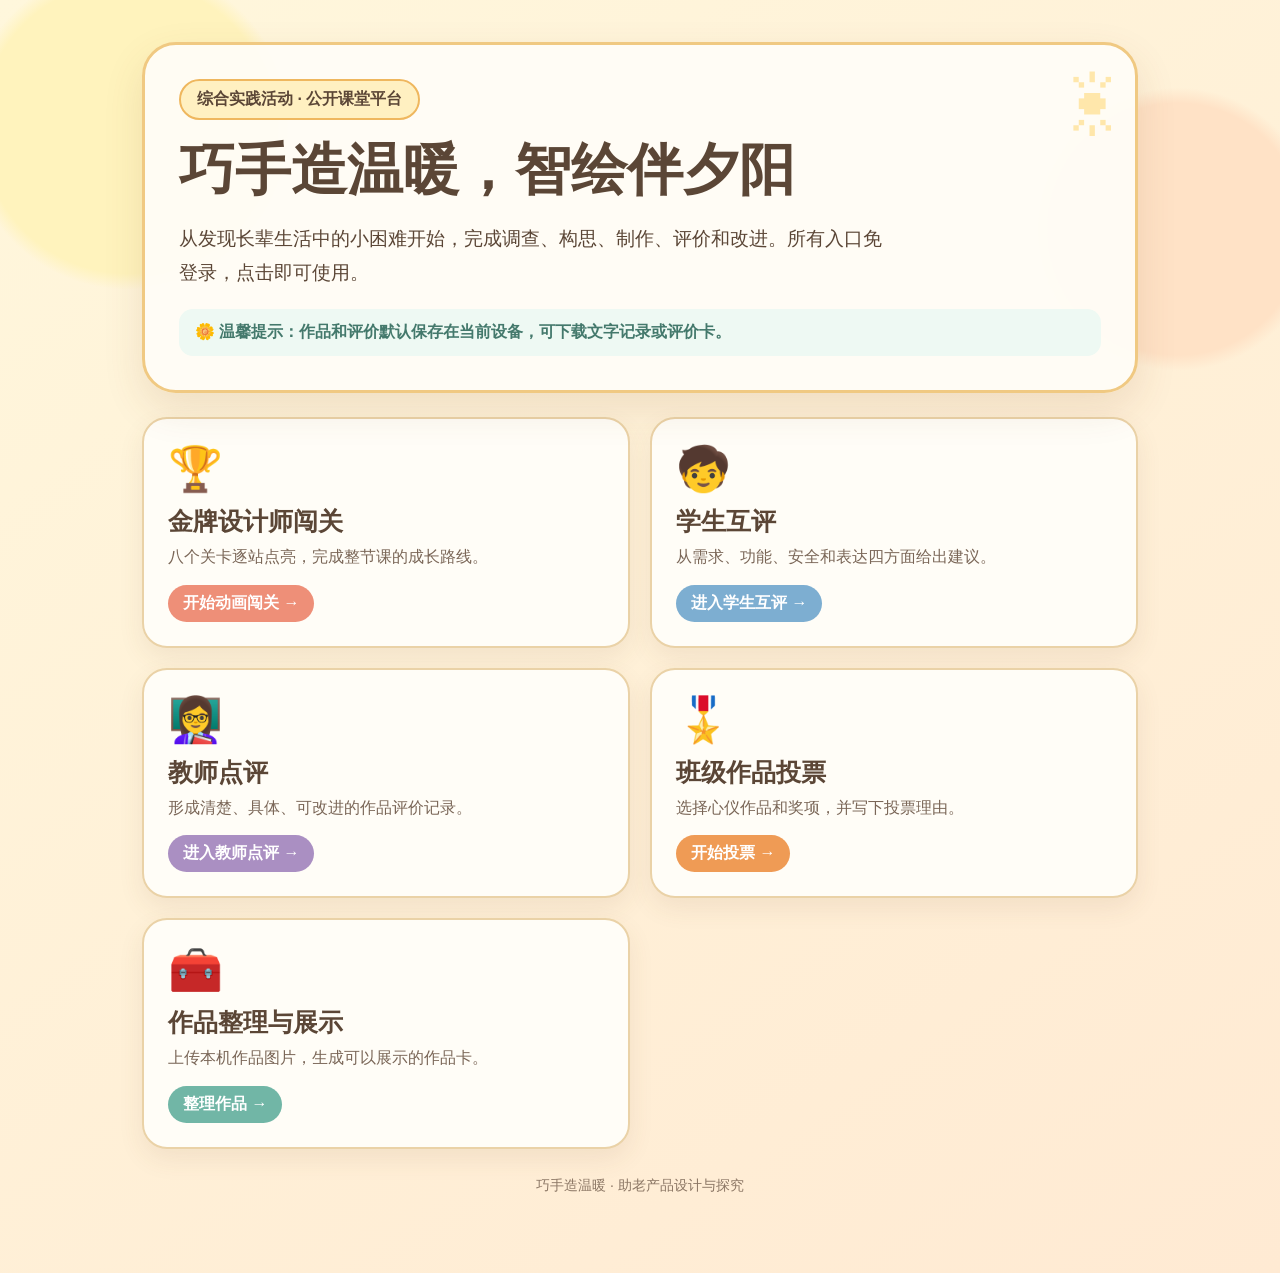
==== index.html @ 545c0b22 "Publish public classroom portal" ====
<!doctype html>
<html lang="zh-CN">
<head>
  <meta charset="utf-8">
  <meta name="viewport" content="width=device-width,initial-scale=1">
  <title>巧手造温暖｜助老产品设计课堂平台</title>
  <style>
    :root{--cream:#fff8e8;--paper:#fffdf7;--ink:#5b4636;--orange:#ef9b55;--yellow:#ffd978;--coral:#ee8f78;--teal:#71b6a6;--blue:#7daed1;--purple:#aa8fc2}
    *{box-sizing:border-box}body{margin:0;font-family:"Microsoft YaHei","PingFang SC",sans-serif;color:var(--ink);background:radial-gradient(circle at 10% 10%,#fff3bd 0 9%,transparent 10%),radial-gradient(circle at 92% 18%,#ffe2c6 0 8%,transparent 9%),linear-gradient(145deg,#fff7dc,#ffead3);min-height:100vh}
    .wrap{max-width:1040px;margin:auto;padding:42px 22px 64px}.hero{background:rgba(255,253,247,.94);border:3px solid #f0c982;border-radius:34px;padding:34px;box-shadow:0 16px 40px rgba(120,75,35,.12);position:relative;overflow:hidden}.hero:after{content:"☀";position:absolute;right:24px;top:12px;font-size:86px;color:#ffd66e;opacity:.55}.tag{display:inline-block;background:#fff0c1;border:2px solid #efb75e;border-radius:999px;padding:8px 16px;font-weight:700}.hero h1{font-size:clamp(32px,5vw,56px);margin:18px 0 10px;line-height:1.16}.hero p{font-size:19px;line-height:1.8;max-width:720px}.notice{margin-top:18px;padding:13px 16px;background:#eef9f3;border-radius:14px;color:#44796c;font-weight:700}
    .grid{display:grid;grid-template-columns:repeat(2,minmax(0,1fr));gap:20px;margin-top:24px}.card{display:block;text-decoration:none;color:inherit;background:var(--paper);border:2px solid #ead2a7;border-radius:25px;padding:24px;box-shadow:0 10px 26px rgba(110,75,42,.09);transition:.2s transform,.2s box-shadow}.card:hover{transform:translateY(-5px);box-shadow:0 16px 30px rgba(110,75,42,.15)}.icon{font-size:44px}.card h2{margin:10px 0 6px;font-size:25px}.card p{margin:0;line-height:1.65;color:#7a6657}.card b{display:inline-block;margin-top:14px;padding:8px 15px;border-radius:999px;color:#fff}.c1 b{background:var(--coral)}.c2 b{background:var(--blue)}.c3 b{background:var(--purple)}.c4 b{background:var(--orange)}.c5 b{background:var(--teal)}.foot{text-align:center;margin-top:28px;color:#8b7664;font-size:14px}@media(max-width:680px){.grid{grid-template-columns:1fr}.hero{padding:26px}.hero:after{font-size:58px}.hero p{font-size:17px}}
  </style>
</head>
<body><main class="wrap">
  <section class="hero"><span class="tag">综合实践活动 · 公开课堂平台</span><h1>巧手造温暖，智绘伴夕阳</h1><p>从发现长辈生活中的小困难开始，完成调查、构思、制作、评价和改进。所有入口免登录，点击即可使用。</p><div class="notice">🌼 温馨提示：作品和评价默认保存在当前设备，可下载文字记录或评价卡。</div></section>
  <section class="grid">
    <a class="card c1" href="challenge.html"><span class="icon">🏆</span><h2>金牌设计师闯关</h2><p>八个关卡逐站点亮，完成整节课的成长路线。</p><b>开始动画闯关 →</b></a>
    <a class="card c2" href="peer-review.html?role=student"><span class="icon">🧒</span><h2>学生互评</h2><p>从需求、功能、安全和表达四方面给出建议。</p><b>进入学生互评 →</b></a>
    <a class="card c3" href="peer-review.html?role=teacher"><span class="icon">👩‍🏫</span><h2>教师点评</h2><p>形成清楚、具体、可改进的作品评价记录。</p><b>进入教师点评 →</b></a>
    <a class="card c4" href="vote.html"><span class="icon">🎖️</span><h2>班级作品投票</h2><p>选择心仪作品和奖项，并写下投票理由。</p><b>开始投票 →</b></a>
    <a class="card c5" href="works.html"><span class="icon">🧰</span><h2>作品整理与展示</h2><p>上传本机作品图片，生成可以展示的作品卡。</p><b>整理作品 →</b></a>
  </section>
  <p class="foot">巧手造温暖 · 助老产品设计与探究</p>
</main></body></html>
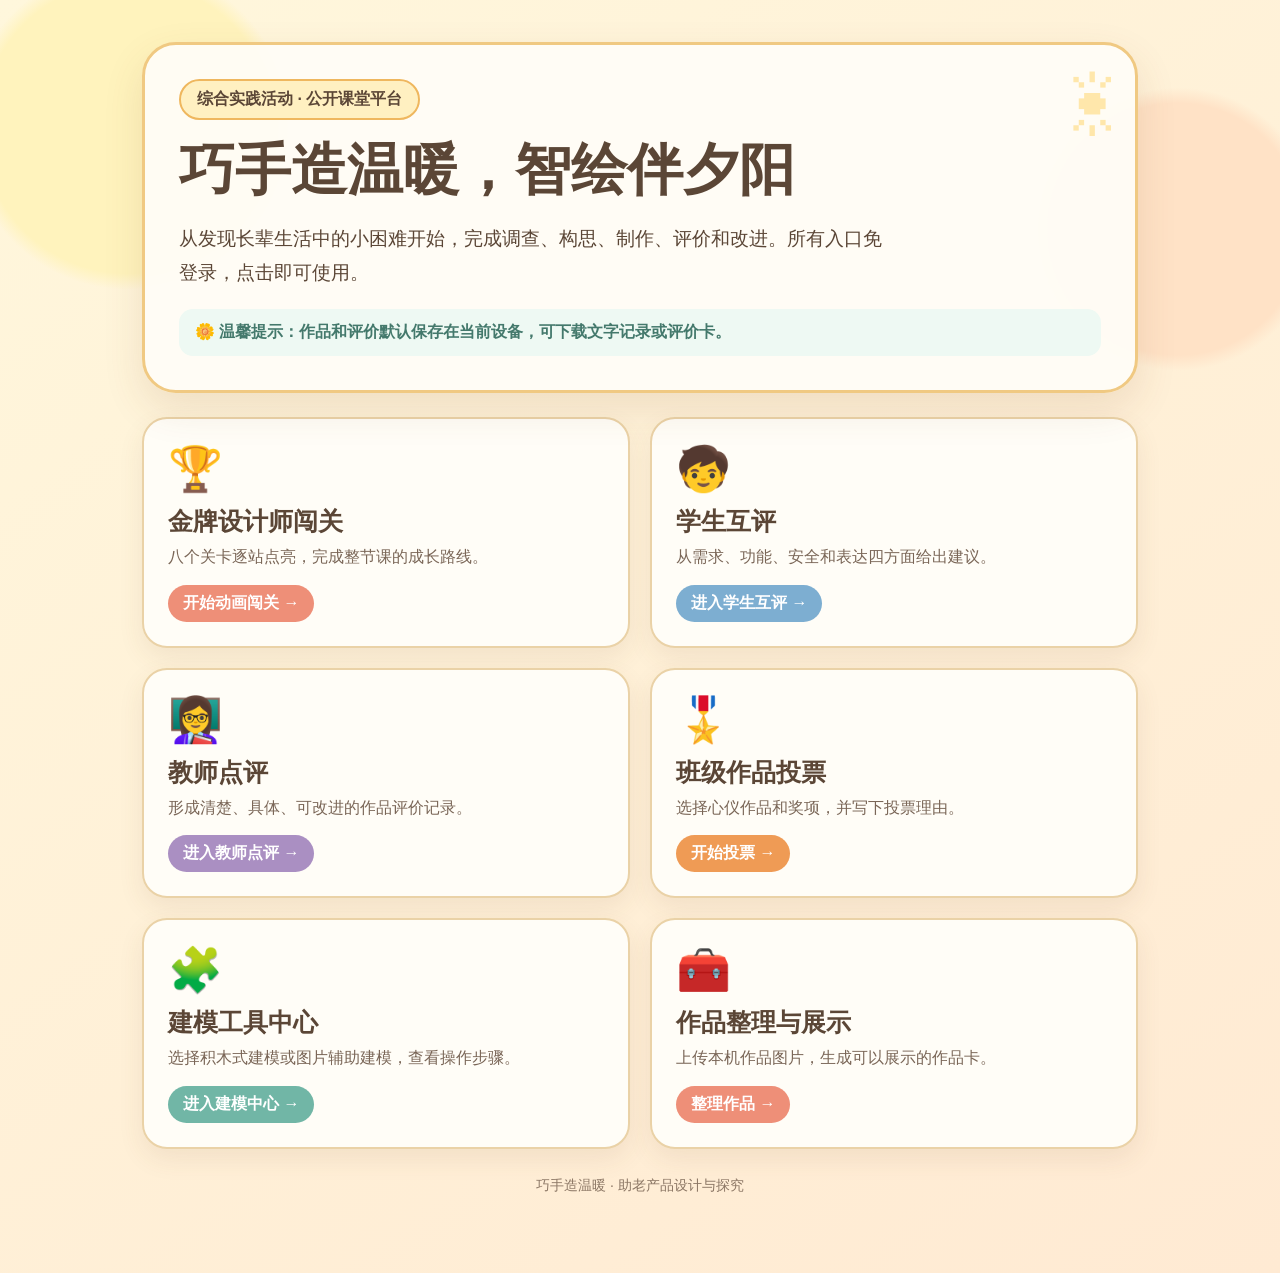
==== commit 9f16f561: "Add modeling center to public portal" ====
--- a/index.html
+++ b/index.html
@@ -18,7 +18,8 @@
     <a class="card c2" href="peer-review.html?role=student"><span class="icon">🧒</span><h2>学生互评</h2><p>从需求、功能、安全和表达四方面给出建议。</p><b>进入学生互评 →</b></a>
     <a class="card c3" href="peer-review.html?role=teacher"><span class="icon">👩‍🏫</span><h2>教师点评</h2><p>形成清楚、具体、可改进的作品评价记录。</p><b>进入教师点评 →</b></a>
     <a class="card c4" href="vote.html"><span class="icon">🎖️</span><h2>班级作品投票</h2><p>选择心仪作品和奖项，并写下投票理由。</p><b>开始投票 →</b></a>
-    <a class="card c5" href="works.html"><span class="icon">🧰</span><h2>作品整理与展示</h2><p>上传本机作品图片，生成可以展示的作品卡。</p><b>整理作品 →</b></a>
+    <a class="card c5" href="modeling.html"><span class="icon">🧩</span><h2>建模工具中心</h2><p>选择积木式建模或图片辅助建模，查看操作步骤。</p><b>进入建模中心 →</b></a>
+    <a class="card c1" href="works.html"><span class="icon">🧰</span><h2>作品整理与展示</h2><p>上传本机作品图片，生成可以展示的作品卡。</p><b>整理作品 →</b></a>
   </section>
   <p class="foot">巧手造温暖 · 助老产品设计与探究</p>
 </main></body></html>
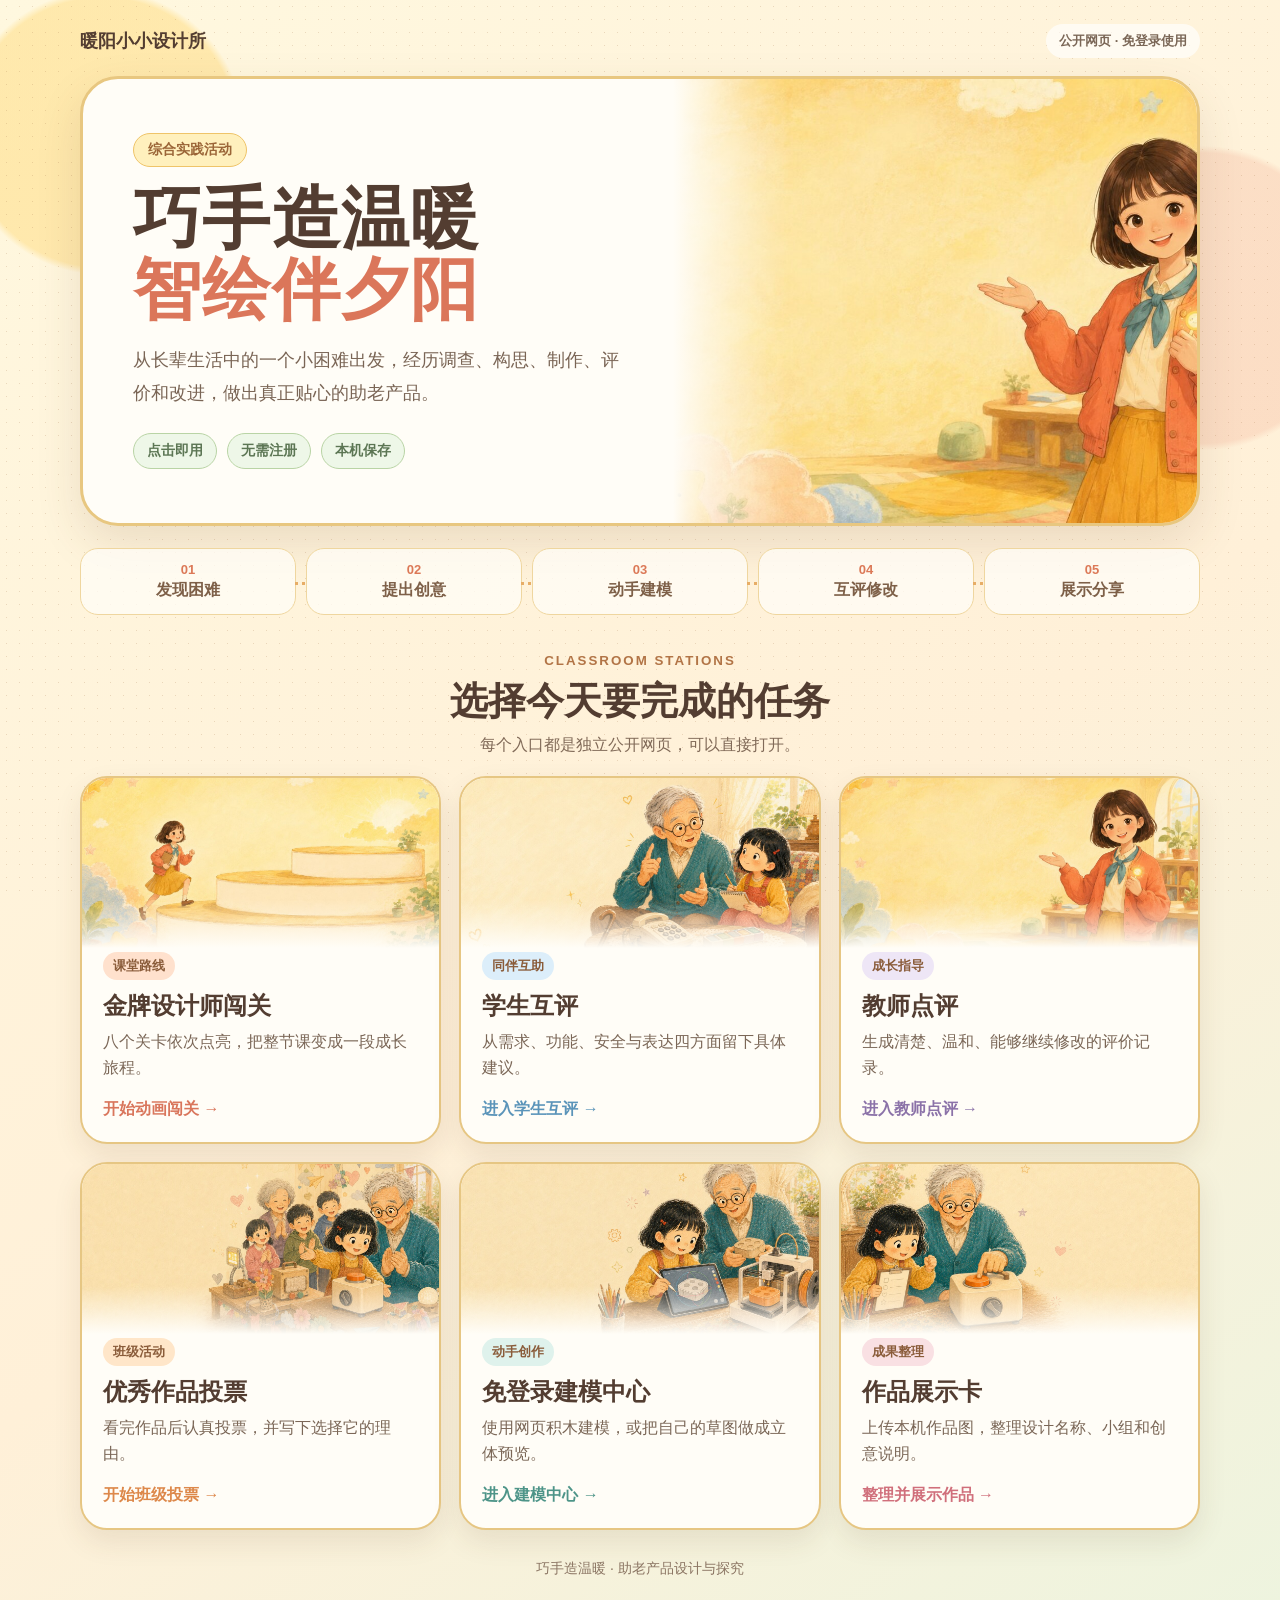
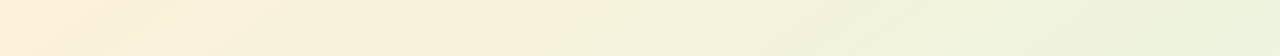
==== commit 2095f72e: "Redesign classroom site with warm storybook illustrations" ====
--- a/index.html
+++ b/index.html
@@ -1,25 +1,32 @@
 <!doctype html>
 <html lang="zh-CN">
 <head>
-  <meta charset="utf-8">
-  <meta name="viewport" content="width=device-width,initial-scale=1">
+  <meta charset="utf-8"><meta name="viewport" content="width=device-width,initial-scale=1">
   <title>巧手造温暖｜助老产品设计课堂平台</title>
+  <link rel="stylesheet" href="theme.css">
   <style>
-    :root{--cream:#fff8e8;--paper:#fffdf7;--ink:#5b4636;--orange:#ef9b55;--yellow:#ffd978;--coral:#ee8f78;--teal:#71b6a6;--blue:#7daed1;--purple:#aa8fc2}
-    *{box-sizing:border-box}body{margin:0;font-family:"Microsoft YaHei","PingFang SC",sans-serif;color:var(--ink);background:radial-gradient(circle at 10% 10%,#fff3bd 0 9%,transparent 10%),radial-gradient(circle at 92% 18%,#ffe2c6 0 8%,transparent 9%),linear-gradient(145deg,#fff7dc,#ffead3);min-height:100vh}
-    .wrap{max-width:1040px;margin:auto;padding:42px 22px 64px}.hero{background:rgba(255,253,247,.94);border:3px solid #f0c982;border-radius:34px;padding:34px;box-shadow:0 16px 40px rgba(120,75,35,.12);position:relative;overflow:hidden}.hero:after{content:"☀";position:absolute;right:24px;top:12px;font-size:86px;color:#ffd66e;opacity:.55}.tag{display:inline-block;background:#fff0c1;border:2px solid #efb75e;border-radius:999px;padding:8px 16px;font-weight:700}.hero h1{font-size:clamp(32px,5vw,56px);margin:18px 0 10px;line-height:1.16}.hero p{font-size:19px;line-height:1.8;max-width:720px}.notice{margin-top:18px;padding:13px 16px;background:#eef9f3;border-radius:14px;color:#44796c;font-weight:700}
-    .grid{display:grid;grid-template-columns:repeat(2,minmax(0,1fr));gap:20px;margin-top:24px}.card{display:block;text-decoration:none;color:inherit;background:var(--paper);border:2px solid #ead2a7;border-radius:25px;padding:24px;box-shadow:0 10px 26px rgba(110,75,42,.09);transition:.2s transform,.2s box-shadow}.card:hover{transform:translateY(-5px);box-shadow:0 16px 30px rgba(110,75,42,.15)}.icon{font-size:44px}.card h2{margin:10px 0 6px;font-size:25px}.card p{margin:0;line-height:1.65;color:#7a6657}.card b{display:inline-block;margin-top:14px;padding:8px 15px;border-radius:999px;color:#fff}.c1 b{background:var(--coral)}.c2 b{background:var(--blue)}.c3 b{background:var(--purple)}.c4 b{background:var(--orange)}.c5 b{background:var(--teal)}.foot{text-align:center;margin-top:28px;color:#8b7664;font-size:14px}@media(max-width:680px){.grid{grid-template-columns:1fr}.hero{padding:26px}.hero:after{font-size:58px}.hero p{font-size:17px}}
+    .brand{font-size:18px;font-weight:900}.status{font-size:13px;color:#6b8070}.hero{display:grid;grid-template-columns:1.06fr .94fr;min-height:450px;background:#fffdf7;border:3px solid #e8c780;border-radius:38px;overflow:hidden;box-shadow:var(--shadow)}
+    .hero-copy{padding:52px 50px;display:flex;flex-direction:column;justify-content:center}.hero h1{font-size:clamp(39px,6vw,68px);line-height:1.05;margin:16px 0 18px}.hero h1 em{display:block;color:#db765a;font-style:normal}.hero p{font-size:18px;line-height:1.85;color:#7a6555;margin:0}.hero-art{background:url('assets/hero-teacher.jpg') center/cover no-repeat;position:relative}.hero-art:before{content:"";position:absolute;inset:0;background:linear-gradient(90deg,#fffdf7 0,transparent 22%)}
+    .promise{display:flex;gap:10px;flex-wrap:wrap;margin-top:23px}.promise span{background:#eef7e8;border:1.5px solid #b9d4a5;border-radius:999px;padding:8px 13px;font-size:14px;font-weight:800;color:#5c7654}
+    .journey{display:grid;grid-template-columns:repeat(5,1fr);gap:10px;margin:22px 0 34px}.journey div{position:relative;text-align:center;background:rgba(255,253,247,.78);border:1.5px solid #efd69f;border-radius:18px;padding:13px 8px;color:#7e6048;font-weight:800}.journey b{display:block;color:#dc7957;font-size:13px;margin-bottom:3px}.journey div:not(:last-child):after{content:"";position:absolute;right:-10px;top:50%;width:10px;border-top:3px dotted #e7ad66}
+    .entry-grid{display:grid;grid-template-columns:repeat(3,1fr);gap:18px}.entry{display:flex;flex-direction:column;text-decoration:none;background:#fffdf7;border:2.5px solid #e6c683;border-radius:27px;overflow:hidden;box-shadow:0 12px 28px rgba(92,60,30,.10);transition:.2s}.entry:hover{transform:translateY(-6px);box-shadow:0 18px 38px rgba(92,60,30,.16)}.entry-photo{height:170px;background-size:cover;background-position:center;position:relative}.entry-photo:after{content:"";position:absolute;inset:auto 0 0;height:48px;background:linear-gradient(transparent,#fffdf7)}.entry-body{padding:4px 21px 22px;display:flex;flex-direction:column;flex:1}.entry small{display:inline-block;align-self:flex-start;background:var(--tag,#fff0bd);border-radius:999px;padding:5px 10px;font-weight:900;color:#8a5c3a}.entry h2{font-size:24px;margin:10px 0 7px}.entry p{color:#7b6757;line-height:1.65;margin:0 0 17px}.entry strong{margin-top:auto;color:var(--accent,#dc7957)}
+    .e1{--accent:#d9765c;--tag:#ffe1cd}.e2{--accent:#5b94b9;--tag:#dceefa}.e3{--accent:#8b72a8;--tag:#eee6f6}.e4{--accent:#dd884a;--tag:#ffe6c9}.e5{--accent:#4d9488;--tag:#dff2ec}.e6{--accent:#d06f7b;--tag:#f9e0e3}.foot{text-align:center;color:#8a7462;margin-top:30px;font-size:14px}
+    @media(max-width:820px){.hero{grid-template-columns:1fr}.hero-art{min-height:320px;order:-1}.hero-art:before{background:linear-gradient(0deg,#fffdf7,transparent 26%)}.hero-copy{padding:32px 26px}.entry-grid{grid-template-columns:1fr 1fr}.journey{grid-template-columns:1fr 1fr}.journey div:last-child{grid-column:1/-1}.journey div:after{display:none}}
+    @media(max-width:560px){.entry-grid{grid-template-columns:1fr}.hero-art{min-height:260px}.hero h1{font-size:43px}}
   </style>
 </head>
-<body><main class="wrap">
-  <section class="hero"><span class="tag">综合实践活动 · 公开课堂平台</span><h1>巧手造温暖，智绘伴夕阳</h1><p>从发现长辈生活中的小困难开始，完成调查、构思、制作、评价和改进。所有入口免登录，点击即可使用。</p><div class="notice">🌼 温馨提示：作品和评价默认保存在当前设备，可下载文字记录或评价卡。</div></section>
-  <section class="grid">
-    <a class="card c1" href="challenge.html"><span class="icon">🏆</span><h2>金牌设计师闯关</h2><p>八个关卡逐站点亮，完成整节课的成长路线。</p><b>开始动画闯关 →</b></a>
-    <a class="card c2" href="peer-review.html?role=student"><span class="icon">🧒</span><h2>学生互评</h2><p>从需求、功能、安全和表达四方面给出建议。</p><b>进入学生互评 →</b></a>
-    <a class="card c3" href="peer-review.html?role=teacher"><span class="icon">👩‍🏫</span><h2>教师点评</h2><p>形成清楚、具体、可改进的作品评价记录。</p><b>进入教师点评 →</b></a>
-    <a class="card c4" href="vote.html"><span class="icon">🎖️</span><h2>班级作品投票</h2><p>选择心仪作品和奖项，并写下投票理由。</p><b>开始投票 →</b></a>
-    <a class="card c5" href="modeling.html"><span class="icon">🧩</span><h2>建模工具中心</h2><p>选择积木式建模或图片辅助建模，查看操作步骤。</p><b>进入建模中心 →</b></a>
-    <a class="card c1" href="works.html"><span class="icon">🧰</span><h2>作品整理与展示</h2><p>上传本机作品图片，生成可以展示的作品卡。</p><b>整理作品 →</b></a>
+<body><main class="page">
+  <nav class="topbar"><div class="brand">暖阳小小设计所</div><span class="status">公开网页 · 免登录使用</span></nav>
+  <section class="hero"><div class="hero-copy"><span class="eyebrow">综合实践活动</span><h1>巧手造温暖<em>智绘伴夕阳</em></h1><p>从长辈生活中的一个小困难出发，经历调查、构思、制作、评价和改进，做出真正贴心的助老产品。</p><div class="promise"><span>点击即用</span><span>无需注册</span><span>本机保存</span></div></div><div class="hero-art" aria-label="暖黄手绘课堂人物"></div></section>
+  <section class="journey" aria-label="学习路线"><div><b>01</b>发现困难</div><div><b>02</b>提出创意</div><div><b>03</b>动手建模</div><div><b>04</b>互评修改</div><div><b>05</b>展示分享</div></section>
+  <header class="section-title"><small>CLASSROOM STATIONS</small><h2>选择今天要完成的任务</h2><p>每个入口都是独立公开网页，可以直接打开。</p></header>
+  <section class="entry-grid">
+    <a class="entry e1" href="challenge.html"><div class="entry-photo" style="background-image:url('assets/challenge-stairs.jpg')"></div><div class="entry-body"><small>课堂路线</small><h2>金牌设计师闯关</h2><p>八个关卡依次点亮，把整节课变成一段成长旅程。</p><strong>开始动画闯关 →</strong></div></a>
+    <a class="entry e2" href="peer-review.html?role=student"><div class="entry-photo" style="background-image:url('assets/review-pair.jpg')"></div><div class="entry-body"><small>同伴互助</small><h2>学生互评</h2><p>从需求、功能、安全与表达四方面留下具体建议。</p><strong>进入学生互评 →</strong></div></a>
+    <a class="entry e3" href="peer-review.html?role=teacher"><div class="entry-photo" style="background-image:url('assets/hero-teacher.jpg')"></div><div class="entry-body"><small>成长指导</small><h2>教师点评</h2><p>生成清楚、温和、能够继续修改的评价记录。</p><strong>进入教师点评 →</strong></div></a>
+    <a class="entry e4" href="vote.html"><div class="entry-photo" style="background-image:url('assets/vote-group.jpg')"></div><div class="entry-body"><small>班级活动</small><h2>优秀作品投票</h2><p>看完作品后认真投票，并写下选择它的理由。</p><strong>开始班级投票 →</strong></div></a>
+    <a class="entry e5" href="modeling.html"><div class="entry-photo" style="background-image:url('assets/modeling-pair.jpg')"></div><div class="entry-body"><small>动手创作</small><h2>免登录建模中心</h2><p>使用网页积木建模，或把自己的草图做成立体预览。</p><strong>进入建模中心 →</strong></div></a>
+    <a class="entry e6" href="works.html"><div class="entry-photo" style="background-image:url('assets/works-pair.jpg')"></div><div class="entry-body"><small>成果整理</small><h2>作品展示卡</h2><p>上传本机作品图，整理设计名称、小组和创意说明。</p><strong>整理并展示作品 →</strong></div></a>
   </section>
   <p class="foot">巧手造温暖 · 助老产品设计与探究</p>
 </main></body></html>
--- a/theme.css
+++ b/theme.css
@@ -0,0 +1,43 @@
+:root{
+  --ink:#533d31;--muted:#816a58;--cream:#fff8df;--paper:#fffdf7;
+  --orange:#ef8b4c;--yellow:#f6c85f;--coral:#e9826e;--sage:#6fa99b;
+  --blue:#78a8c7;--line:#e9c983;--shadow:0 18px 45px rgba(98,64,31,.13)
+}
+*{box-sizing:border-box}
+html{scroll-behavior:smooth}
+body{
+  margin:0;color:var(--ink);min-height:100vh;
+  font-family:"YouYuan","STKaiti","Microsoft YaHei","PingFang SC",sans-serif;
+  background:
+    radial-gradient(circle at 8% 8%,rgba(255,217,119,.48) 0 7%,transparent 7.4%),
+    radial-gradient(circle at 94% 18%,rgba(238,144,117,.20) 0 8%,transparent 8.4%),
+    linear-gradient(145deg,#fff8df 0%,#fff0d8 56%,#edf4df 100%);
+}
+body:before{content:"";position:fixed;inset:0;pointer-events:none;opacity:.24;background-image:radial-gradient(#a7794e 0.65px,transparent 0.65px);background-size:13px 13px}
+a{color:inherit}
+.wrap,.page{width:min(1120px,calc(100% - 34px));margin:auto;padding:24px 0 64px;position:relative}
+.top,.topbar{display:flex;align-items:center;justify-content:space-between;gap:16px;margin-bottom:18px}
+.back,.top a,.topbar a{display:inline-flex;align-items:center;gap:7px;text-decoration:none;background:rgba(255,253,247,.82);border:1.5px solid rgba(214,173,104,.72);border-radius:999px;padding:9px 15px;font-weight:700;box-shadow:0 6px 16px rgba(93,59,29,.08)}
+.top span,.topbar span{font-weight:700;color:#7b6757;background:rgba(255,255,255,.64);border-radius:999px;padding:8px 13px}
+h1,h2,h3,p{overflow-wrap:anywhere}
+h1{letter-spacing:.02em}
+button,.go,.btn,.submit{font-family:inherit;transition:transform .18s ease,box-shadow .18s ease,filter .18s ease}
+button:hover,.go:hover,.btn:hover,.submit:hover{transform:translateY(-2px);filter:saturate(1.08);box-shadow:0 10px 22px rgba(101,64,31,.14)}
+input,textarea,select{outline:none;transition:border-color .16s,box-shadow .16s}
+input:focus,textarea:focus,select:focus{border-color:#e99b5c!important;box-shadow:0 0 0 4px rgba(239,155,85,.15)}
+.storybook-banner{display:grid;grid-template-columns:1.04fr .96fr;min-height:330px;background:var(--paper);border:3px solid #e8c780;border-radius:34px;overflow:hidden;box-shadow:var(--shadow);margin:12px 0 24px}
+.storybook-copy{padding:42px 44px;display:flex;flex-direction:column;justify-content:center;position:relative}
+.storybook-copy:after{content:"";position:absolute;right:22px;bottom:20px;width:34px;height:34px;border:8px dotted rgba(239,139,76,.28);border-radius:50%}
+.eyebrow{display:inline-block;align-self:flex-start;border-radius:999px;background:#fff0bd;color:#9b6537;border:1.5px solid #efc469;padding:7px 14px;font-weight:800;font-size:14px}
+.storybook-copy h1{font-size:clamp(34px,5vw,56px);line-height:1.13;margin:16px 0 12px}
+.storybook-copy p{font-size:18px;line-height:1.8;color:var(--muted);margin:0}
+.storybook-art{min-height:310px;background-position:center;background-size:cover;position:relative}
+.storybook-art:before{content:"";position:absolute;inset:0;background:linear-gradient(90deg,var(--paper) 0,transparent 22%)}
+.soft-panel,.panel,.box,form,.canvasbox,.stagebox,.workcard,.card{background:rgba(255,253,247,.96)!important;border:2.5px solid #e8c98a!important;border-radius:28px!important;box-shadow:var(--shadow)!important}
+.section-title{text-align:center;margin:38px 0 20px}.section-title small{display:block;color:#b27446;font-weight:800;letter-spacing:.15em}.section-title h2{font-size:clamp(27px,4vw,38px);margin:8px 0}.section-title p{color:var(--muted);margin:0}
+.ribbon-note{background:#fffaf0;border:2px dashed #e5b66b;border-radius:18px;padding:13px 18px;text-align:center;color:#775c48;font-weight:700}
+@media(max-width:760px){
+  .wrap,.page{width:min(100% - 22px,1120px);padding-top:13px}
+  .storybook-banner{grid-template-columns:1fr}.storybook-copy{padding:29px 25px}.storybook-art{min-height:260px;order:-1}.storybook-art:before{background:linear-gradient(0deg,var(--paper),transparent 28%)}
+  .top,.topbar{align-items:flex-start}.top span,.topbar span{font-size:12px}
+}
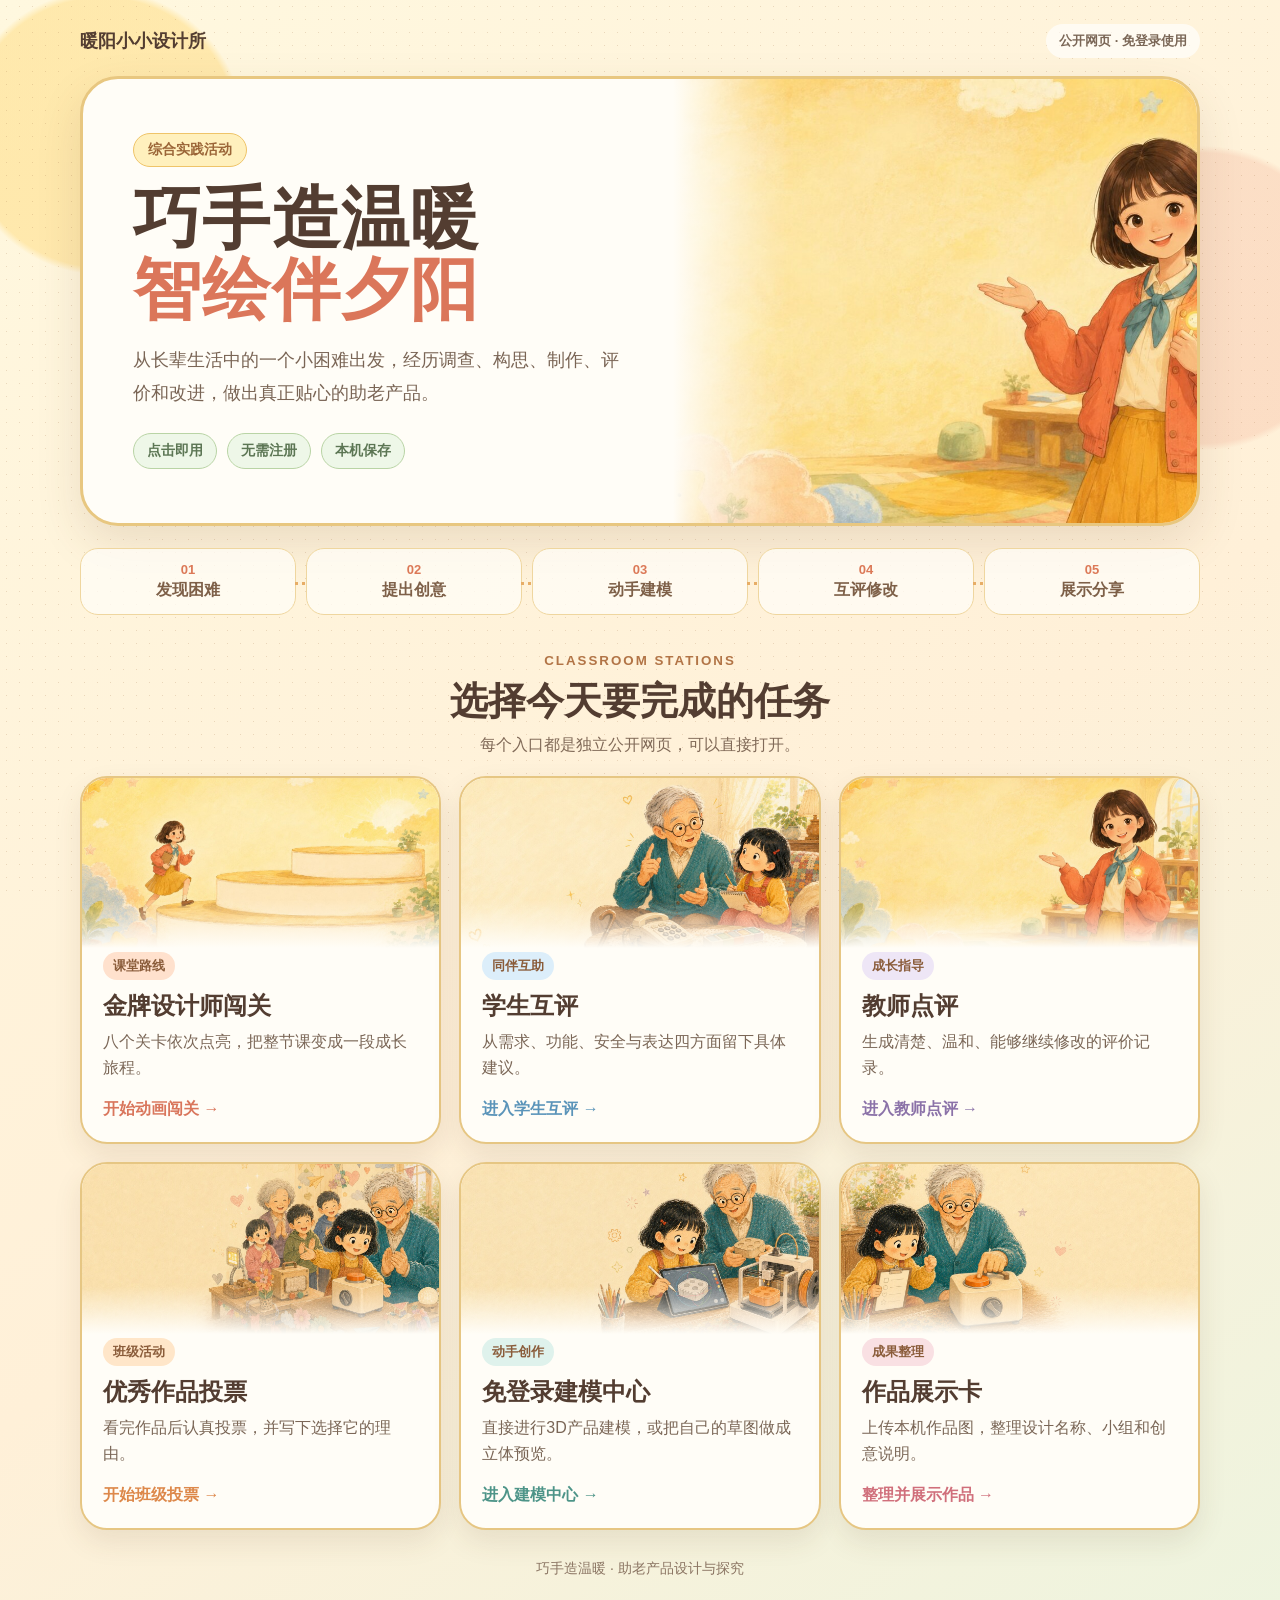
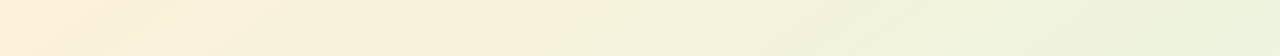
==== commit 31642def: "Replace block tool with real no-login 3D product modeler" ====
--- a/index.html
+++ b/index.html
@@ -25,7 +25,7 @@
     <a class="entry e2" href="peer-review.html?role=student"><div class="entry-photo" style="background-image:url('assets/review-pair.jpg')"></div><div class="entry-body"><small>同伴互助</small><h2>学生互评</h2><p>从需求、功能、安全与表达四方面留下具体建议。</p><strong>进入学生互评 →</strong></div></a>
     <a class="entry e3" href="peer-review.html?role=teacher"><div class="entry-photo" style="background-image:url('assets/hero-teacher.jpg')"></div><div class="entry-body"><small>成长指导</small><h2>教师点评</h2><p>生成清楚、温和、能够继续修改的评价记录。</p><strong>进入教师点评 →</strong></div></a>
     <a class="entry e4" href="vote.html"><div class="entry-photo" style="background-image:url('assets/vote-group.jpg')"></div><div class="entry-body"><small>班级活动</small><h2>优秀作品投票</h2><p>看完作品后认真投票，并写下选择它的理由。</p><strong>开始班级投票 →</strong></div></a>
-    <a class="entry e5" href="modeling.html"><div class="entry-photo" style="background-image:url('assets/modeling-pair.jpg')"></div><div class="entry-body"><small>动手创作</small><h2>免登录建模中心</h2><p>使用网页积木建模，或把自己的草图做成立体预览。</p><strong>进入建模中心 →</strong></div></a>
+    <a class="entry e5" href="modeling.html"><div class="entry-photo" style="background-image:url('assets/modeling-pair.jpg')"></div><div class="entry-body"><small>动手创作</small><h2>免登录建模中心</h2><p>直接进行3D产品建模，或把自己的草图做成立体预览。</p><strong>进入建模中心 →</strong></div></a>
     <a class="entry e6" href="works.html"><div class="entry-photo" style="background-image:url('assets/works-pair.jpg')"></div><div class="entry-body"><small>成果整理</small><h2>作品展示卡</h2><p>上传本机作品图，整理设计名称、小组和创意说明。</p><strong>整理并展示作品 →</strong></div></a>
   </section>
   <p class="foot">巧手造温暖 · 助老产品设计与探究</p>
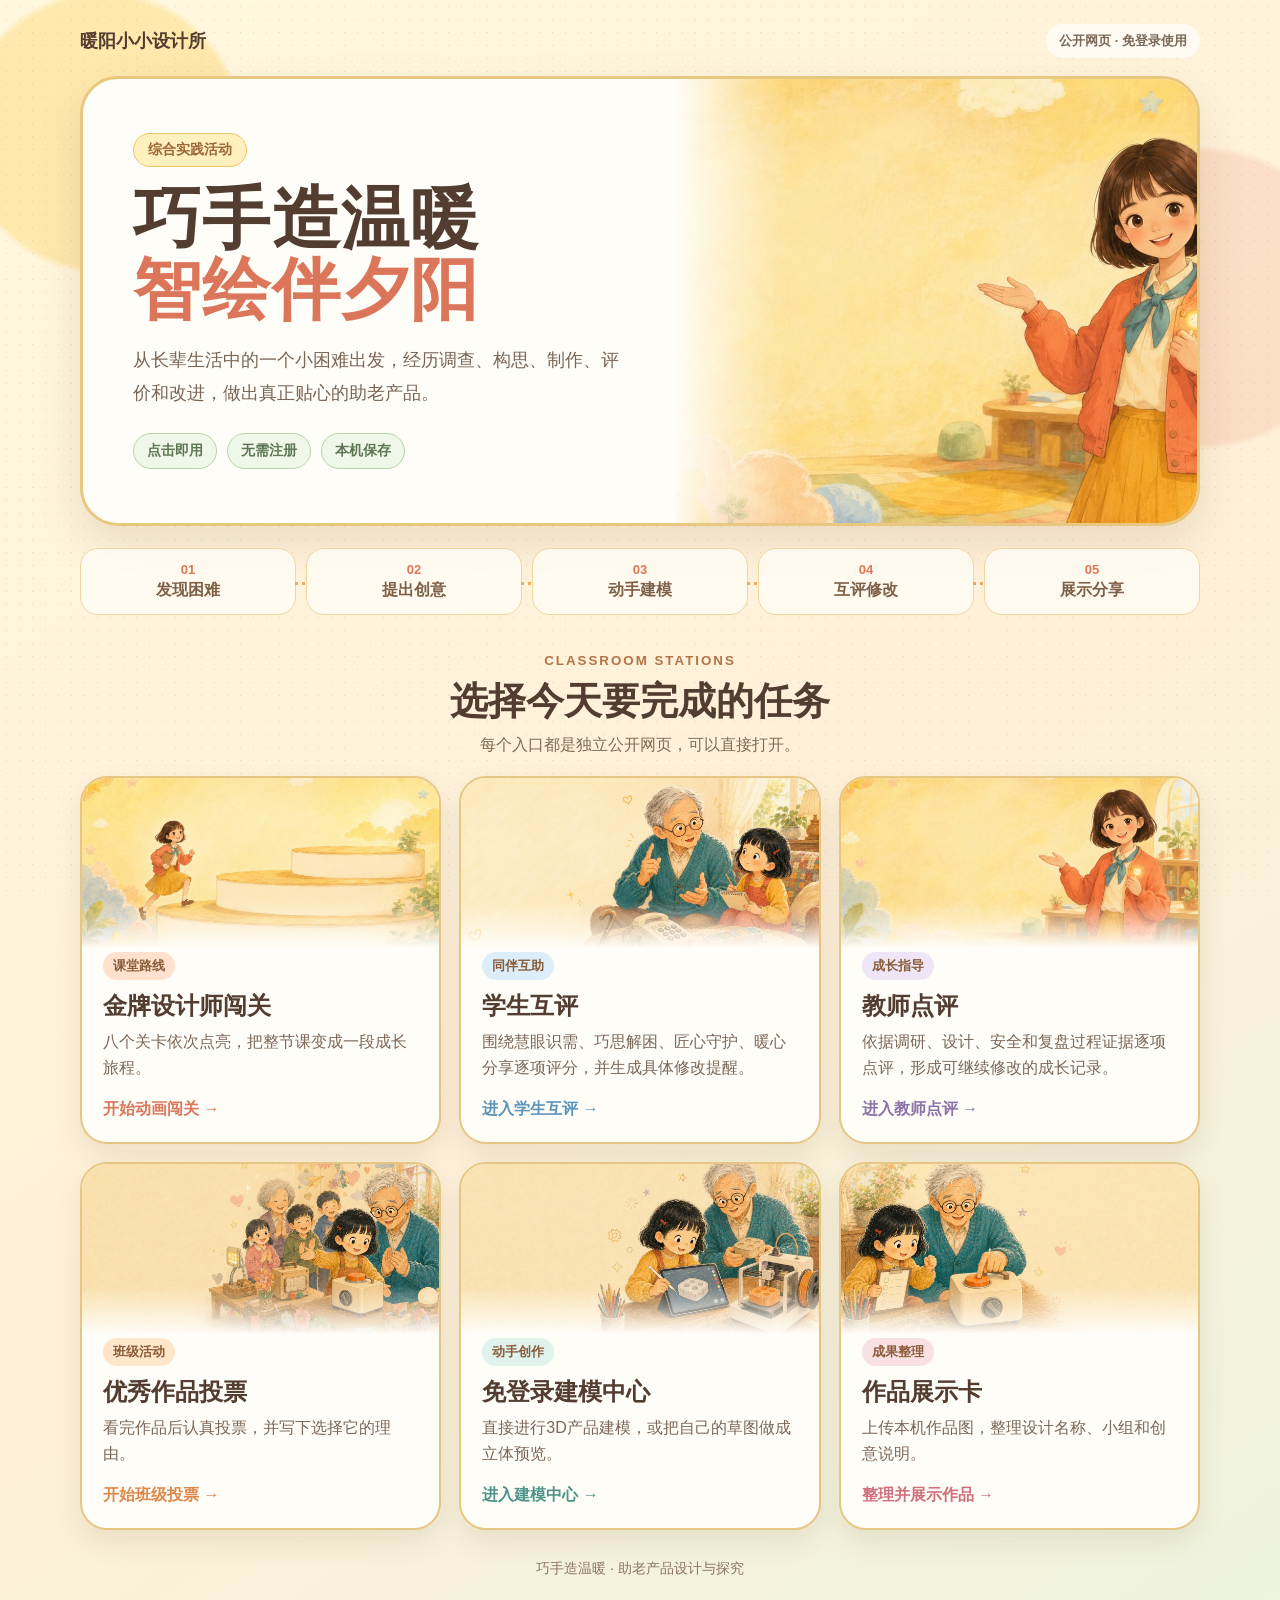
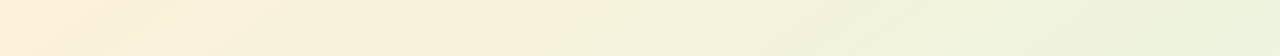
==== commit 3d58a9c0: "细化学生互评与教师点评入口说明" ====
--- a/index.html
+++ b/index.html
@@ -22,8 +22,8 @@
   <header class="section-title"><small>CLASSROOM STATIONS</small><h2>选择今天要完成的任务</h2><p>每个入口都是独立公开网页，可以直接打开。</p></header>
   <section class="entry-grid">
     <a class="entry e1" href="challenge.html"><div class="entry-photo" style="background-image:url('assets/challenge-stairs.jpg')"></div><div class="entry-body"><small>课堂路线</small><h2>金牌设计师闯关</h2><p>八个关卡依次点亮，把整节课变成一段成长旅程。</p><strong>开始动画闯关 →</strong></div></a>
-    <a class="entry e2" href="peer-review.html?role=student"><div class="entry-photo" style="background-image:url('assets/review-pair.jpg')"></div><div class="entry-body"><small>同伴互助</small><h2>学生互评</h2><p>从需求、功能、安全与表达四方面留下具体建议。</p><strong>进入学生互评 →</strong></div></a>
-    <a class="entry e3" href="peer-review.html?role=teacher"><div class="entry-photo" style="background-image:url('assets/hero-teacher.jpg')"></div><div class="entry-body"><small>成长指导</small><h2>教师点评</h2><p>生成清楚、温和、能够继续修改的评价记录。</p><strong>进入教师点评 →</strong></div></a>
+    <a class="entry e2" href="peer-review.html?role=student"><div class="entry-photo" style="background-image:url('assets/review-pair.jpg')"></div><div class="entry-body"><small>同伴互助</small><h2>学生互评</h2><p>围绕慧眼识需、巧思解困、匠心守护、暖心分享逐项评分，并生成具体修改提醒。</p><strong>进入学生互评 →</strong></div></a>
+    <a class="entry e3" href="peer-review.html?role=teacher"><div class="entry-photo" style="background-image:url('assets/hero-teacher.jpg')"></div><div class="entry-body"><small>成长指导</small><h2>教师点评</h2><p>依据调研、设计、安全和复盘过程证据逐项点评，形成可继续修改的成长记录。</p><strong>进入教师点评 →</strong></div></a>
     <a class="entry e4" href="vote.html"><div class="entry-photo" style="background-image:url('assets/vote-group.jpg')"></div><div class="entry-body"><small>班级活动</small><h2>优秀作品投票</h2><p>看完作品后认真投票，并写下选择它的理由。</p><strong>开始班级投票 →</strong></div></a>
     <a class="entry e5" href="modeling.html"><div class="entry-photo" style="background-image:url('assets/modeling-pair.jpg')"></div><div class="entry-body"><small>动手创作</small><h2>免登录建模中心</h2><p>直接进行3D产品建模，或把自己的草图做成立体预览。</p><strong>进入建模中心 →</strong></div></a>
     <a class="entry e6" href="works.html"><div class="entry-photo" style="background-image:url('assets/works-pair.jpg')"></div><div class="entry-body"><small>成果整理</small><h2>作品展示卡</h2><p>上传本机作品图，整理设计名称、小组和创意说明。</p><strong>整理并展示作品 →</strong></div></a>
